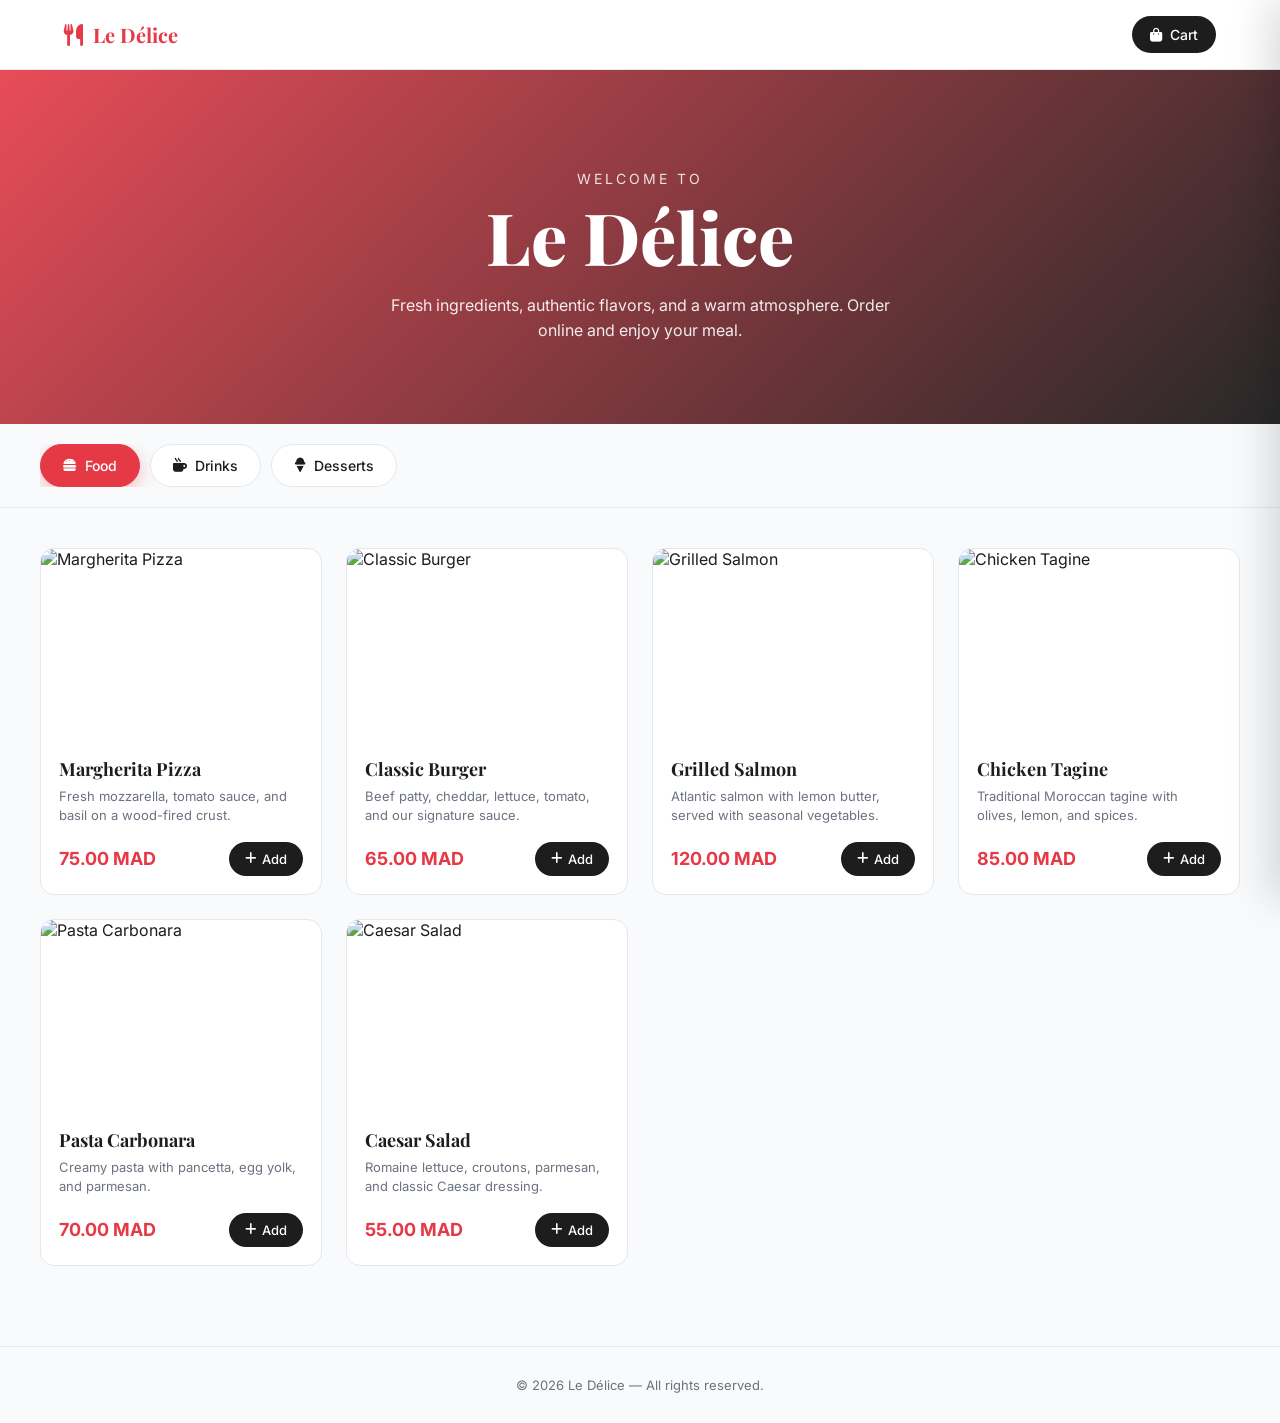
==== examples_projects/restaurant/index.html @ f1f8bd25 "Add files via upload" ====
<!DOCTYPE html>
<html lang="en">
<head>
    <meta charset="UTF-8">
    <meta name="viewport" content="width=device-width, initial-scale=1.0">
    <title>Le Délice — Restaurant</title>

    <!-- Font Awesome -->
    <link rel="stylesheet"
          href="https://cdnjs.cloudflare.com/ajax/libs/font-awesome/6.5.2/css/all.min.css">

    <!-- Google Fonts -->
    <link rel="preconnect" href="https://fonts.googleapis.com">
    <link rel="preconnect" href="https://fonts.gstatic.com" crossorigin>
    <link href="https://fonts.googleapis.com/css2?family=Playfair+Display:wght@600;700;800&family=Inter:wght@400;500;600;700&display=swap" rel="stylesheet">

    <link rel="stylesheet" href="style.css">
</head>
<body>

    <!-- ===== HEADER ===== -->
    <header class="header">
        <div class="header-inner">
            <div class="logo">
                <i class="fa-solid fa-utensils"></i>
                <span>Le Délice</span>
            </div>

            <button class="cart-btn" id="cartBtn">
                <i class="fa-solid fa-bag-shopping"></i>
                <span>Cart</span>
                <span class="cart-count" id="cartCount">0</span>
            </button>
        </div>
    </header>


    <!-- ===== HERO ===== -->
    <section class="hero">
        <div class="hero-content">
            <p class="hero-sub">Welcome to</p>
            <h1 class="hero-title">Le Délice</h1>
            <p class="hero-text">
                Fresh ingredients, authentic flavors, and a warm atmosphere.
                Order online and enjoy your meal.
            </p>
        </div>
    </section>


    <!-- ===== CATEGORIES ===== -->
    <section class="categories">
        <div class="categories-inner">
            <button class="cat-btn active" data-category="food">
                <i class="fa-solid fa-burger"></i> Food
            </button>
            <button class="cat-btn" data-category="drinks">
                <i class="fa-solid fa-mug-hot"></i> Drinks
            </button>
            <button class="cat-btn" data-category="desserts">
                <i class="fa-solid fa-ice-cream"></i> Desserts
            </button>
        </div>
    </section>


    <!-- ===== MENU ===== -->
    <section class="menu">
        <div class="menu-grid" id="menuGrid">
            <!-- Items injected by JS -->
        </div>
    </section>


    <!-- ===== FOOTER ===== -->
    <footer class="footer">
        <p>© 2026 Le Délice — All rights reserved.</p>
    </footer>


    <!-- ===== CART DRAWER ===== -->
    <aside class="cart-drawer" id="cartDrawer">
        <div class="cart-header">
            <h2>Your Order</h2>
            <button class="cart-close" id="cartClose">
                <i class="fa-solid fa-xmark"></i>
            </button>
        </div>

        <div class="cart-body" id="cartBody">
            <!-- Items injected by JS -->
        </div>

        <div class="cart-footer">
            <div class="cart-total">
                <span>Total</span>
                <strong id="cartTotal">0.00 MAD</strong>
            </div>
            <button class="checkout-btn" id="checkoutBtn">
                Checkout <i class="fa-solid fa-arrow-right"></i>
            </button>
        </div>
    </aside>

    <div class="cart-overlay" id="cartOverlay"></div>


    <!-- ===== TOAST ===== -->
    <div class="toast" id="toast"></div>


    <script src="script.js"></script>
</body>
</html>
---- examples_projects/restaurant/style.css ----
/* ========================================
   RESET
======================================== */
* {
    margin: 0;
    padding: 0;
    box-sizing: border-box;
}

html {
    scroll-behavior: smooth;
}

:root {
    --primary: #e63946;
    --primary-dark: #c1121f;
    --dark: #1d1d1d;
    --gray: #6b7280;
    --light: #f9fafb;
    --border: #e5e7eb;
    --success: #10b981;
    --radius: 14px;
}

body {
    font-family: "Inter", sans-serif;
    background: var(--light);
    color: var(--dark);
    min-height: 100vh;
    overflow-x: hidden;
}

h1, h2, h3 {
    font-family: "Playfair Display", serif;
}


/* ========================================
   HEADER
======================================== */
.header {
    position: sticky;
    top: 0;
    z-index: 100;
    background: rgba(255, 255, 255, 0.92);
    backdrop-filter: blur(12px);
    border-bottom: 1px solid var(--border);
}

.header-inner {
    max-width: 1200px;
    margin: 0 auto;
    padding: 16px 24px;
    display: flex;
    align-items: center;
    justify-content: space-between;
}

.logo {
    display: flex;
    align-items: center;
    gap: 10px;
    font-size: 20px;
    font-weight: 700;
    color: var(--primary);
    font-family: "Playfair Display", serif;
}

.logo i {
    font-size: 22px;
}

.cart-btn {
    position: relative;
    display: flex;
    align-items: center;
    gap: 8px;
    padding: 10px 18px;
    background: var(--dark);
    color: #fff;
    border: none;
    border-radius: 50px;
    font-size: 14px;
    font-weight: 500;
    cursor: pointer;
    transition: transform 0.2s ease, background 0.2s ease;
    font-family: inherit;
}

.cart-btn:hover {
    background: var(--primary);
    transform: translateY(-2px);
}

.cart-count {
    display: inline-flex;
    align-items: center;
    justify-content: center;
    min-width: 22px;
    height: 22px;
    padding: 0 6px;
    background: var(--primary);
    color: #fff;
    border-radius: 50px;
    font-size: 11px;
    font-weight: 700;
}


/* ========================================
   HERO
======================================== */
.hero {
    position: relative;
    padding: 100px 24px 80px;
    background:
        linear-gradient(135deg, rgba(230, 57, 70, 0.9), rgba(29, 29, 29, 0.95)),
        url('https://images.unsplash.com/photo-1517248135467-4c7edcad34c4?w=1600') center/cover;
    color: #fff;
    text-align: center;
}

.hero-content {
    max-width: 700px;
    margin: 0 auto;
}

.hero-sub {
    font-size: 14px;
    letter-spacing: 3px;
    text-transform: uppercase;
    opacity: 0.85;
    margin-bottom: 12px;
}

.hero-title {
    font-size: clamp(42px, 8vw, 72px);
    font-weight: 800;
    margin-bottom: 18px;
    line-height: 1.05;
}

.hero-text {
    font-size: 16px;
    line-height: 1.6;
    opacity: 0.9;
    max-width: 500px;
    margin: 0 auto;
}


/* ========================================
   CATEGORIES
======================================== */
.categories {
    position: sticky;
    top: 73px;
    z-index: 90;
    background: var(--light);
    padding: 20px 24px;
    border-bottom: 1px solid var(--border);
}

.categories-inner {
    max-width: 1200px;
    margin: 0 auto;
    display: flex;
    gap: 10px;
    overflow-x: auto;
    scrollbar-width: none;
}

.categories-inner::-webkit-scrollbar {
    display: none;
}

.cat-btn {
    display: inline-flex;
    align-items: center;
    gap: 8px;
    padding: 12px 22px;
    background: #fff;
    border: 1px solid var(--border);
    border-radius: 50px;
    font-size: 14px;
    font-weight: 500;
    color: var(--dark);
    cursor: pointer;
    white-space: nowrap;
    transition: all 0.25s ease;
    font-family: inherit;
}

.cat-btn:hover {
    border-color: var(--primary);
    color: var(--primary);
}

.cat-btn.active {
    background: var(--primary);
    border-color: var(--primary);
    color: #fff;
    box-shadow: 0 6px 18px rgba(230, 57, 70, 0.3);
}


/* ========================================
   MENU
======================================== */
.menu {
    padding: 40px 24px 80px;
}

.menu-grid {
    max-width: 1200px;
    margin: 0 auto;
    display: grid;
    grid-template-columns: repeat(auto-fill, minmax(260px, 1fr));
    gap: 24px;
}

.menu-card {
    background: #fff;
    border-radius: var(--radius);
    overflow: hidden;
    border: 1px solid var(--border);
    transition: transform 0.3s ease, box-shadow 0.3s ease;
    display: flex;
    flex-direction: column;
    animation: fadeInUp 0.5s ease;
}

.menu-card:hover {
    transform: translateY(-6px);
    box-shadow: 0 20px 40px rgba(0, 0, 0, 0.08);
}

@keyframes fadeInUp {
    from {
        opacity: 0;
        transform: translateY(20px);
    }
    to {
        opacity: 1;
        transform: translateY(0);
    }
}

.menu-image {
    width: 100%;
    height: 190px;
    object-fit: cover;
    display: block;
}

.menu-info {
    padding: 18px;
    display: flex;
    flex-direction: column;
    flex: 1;
}

.menu-name {
    font-size: 18px;
    font-weight: 700;
    margin-bottom: 6px;
    color: var(--dark);
}

.menu-desc {
    font-size: 13px;
    color: var(--gray);
    line-height: 1.5;
    margin-bottom: 16px;
    flex: 1;
}

.menu-footer {
    display: flex;
    align-items: center;
    justify-content: space-between;
    gap: 10px;
}

.menu-price {
    font-size: 18px;
    font-weight: 700;
    color: var(--primary);
}

.add-btn {
    display: inline-flex;
    align-items: center;
    gap: 6px;
    padding: 9px 16px;
    background: var(--dark);
    color: #fff;
    border: none;
    border-radius: 50px;
    font-size: 13px;
    font-weight: 500;
    cursor: pointer;
    transition: all 0.2s ease;
    font-family: inherit;
}

.add-btn:hover {
    background: var(--primary);
    transform: scale(1.05);
}

.add-btn:active {
    transform: scale(0.95);
}


/* ========================================
   FOOTER
======================================== */
.footer {
    padding: 30px 24px;
    text-align: center;
    color: var(--gray);
    font-size: 13px;
    border-top: 1px solid var(--border);
}


/* ========================================
   CART DRAWER
======================================== */
.cart-overlay {
    position: fixed;
    inset: 0;
    background: rgba(0, 0, 0, 0.5);
    backdrop-filter: blur(4px);
    z-index: 200;
    opacity: 0;
    visibility: hidden;
    transition: opacity 0.3s ease, visibility 0.3s ease;
}

.cart-overlay.active {
    opacity: 1;
    visibility: visible;
}

.cart-drawer {
    position: fixed;
    top: 0;
    right: 0;
    width: 100%;
    max-width: 420px;
    height: 100vh;
    background: #fff;
    z-index: 300;
    display: flex;
    flex-direction: column;
    transform: translateX(100%);
    transition: transform 0.35s cubic-bezier(0.4, 0, 0.2, 1);
    box-shadow: -10px 0 40px rgba(0, 0, 0, 0.15);
}

.cart-drawer.active {
    transform: translateX(0);
}

.cart-header {
    display: flex;
    align-items: center;
    justify-content: space-between;
    padding: 20px 22px;
    border-bottom: 1px solid var(--border);
}

.cart-header h2 {
    font-size: 20px;
    font-weight: 700;
}

.cart-close {
    width: 36px;
    height: 36px;
    display: flex;
    align-items: center;
    justify-content: center;
    background: var(--light);
    border: none;
    border-radius: 10px;
    cursor: pointer;
    font-size: 16px;
    transition: background 0.2s ease;
}

.cart-close:hover {
    background: #fee2e2;
    color: var(--primary);
}

.cart-body {
    flex: 1;
    overflow-y: auto;
    padding: 18px 22px;
    display: flex;
    flex-direction: column;
    gap: 14px;
}

.cart-empty {
    text-align: center;
    color: var(--gray);
    padding: 60px 20px;
    font-size: 14px;
}

.cart-empty i {
    font-size: 40px;
    margin-bottom: 14px;
    opacity: 0.4;
    display: block;
}

.cart-item {
    display: flex;
    gap: 12px;
    align-items: center;
    padding: 10px;
    background: var(--light);
    border-radius: 12px;
}

.cart-item-img {
    width: 56px;
    height: 56px;
    object-fit: cover;
    border-radius: 10px;
    flex-shrink: 0;
}

.cart-item-info {
    flex: 1;
    min-width: 0;
}

.cart-item-name {
    font-size: 14px;
    font-weight: 600;
    margin-bottom: 3px;
    overflow: hidden;
    text-overflow: ellipsis;
    white-space: nowrap;
}

.cart-item-price {
    font-size: 13px;
    color: var(--primary);
    font-weight: 600;
}

.cart-qty {
    display: flex;
    align-items: center;
    gap: 6px;
    background: #fff;
    border-radius: 50px;
    padding: 4px;
    border: 1px solid var(--border);
}

.qty-btn {
    width: 26px;
    height: 26px;
    display: flex;
    align-items: center;
    justify-content: center;
    background: transparent;
    border: none;
    border-radius: 50%;
    cursor: pointer;
    font-size: 12px;
    color: var(--dark);
    transition: background 0.2s ease;
}

.qty-btn:hover {
    background: var(--primary);
    color: #fff;
}

.qty-value {
    min-width: 20px;
    text-align: center;
    font-size: 13px;
    font-weight: 600;
}

.cart-footer {
    padding: 20px 22px;
    border-top: 1px solid var(--border);
    background: #fff;
}

.cart-total {
    display: flex;
    align-items: center;
    justify-content: space-between;
    margin-bottom: 14px;
    font-size: 15px;
    color: var(--gray);
}

.cart-total strong {
    font-size: 22px;
    color: var(--dark);
    font-family: "Playfair Display", serif;
}

.checkout-btn {
    width: 100%;
    padding: 14px;
    background: var(--primary);
    color: #fff;
    border: none;
    border-radius: 12px;
    font-size: 15px;
    font-weight: 600;
    cursor: pointer;
    display: flex;
    align-items: center;
    justify-content: center;
    gap: 8px;
    transition: background 0.2s ease, transform 0.2s ease;
    font-family: inherit;
}

.checkout-btn:hover {
    background: var(--primary-dark);
    transform: translateY(-2px);
}

.checkout-btn:disabled {
    background: var(--gray);
    cursor: not-allowed;
    transform: none;
}


/* ========================================
   TOAST
======================================== */
.toast {
    position: fixed;
    bottom: 30px;
    left: 50%;
    transform: translateX(-50%) translateY(100px);
    padding: 12px 22px;
    background: var(--dark);
    color: #fff;
    border-radius: 50px;
    font-size: 14px;
    font-weight: 500;
    z-index: 500;
    opacity: 0;
    transition: all 0.35s ease;
    pointer-events: none;
    box-shadow: 0 10px 30px rgba(0, 0, 0, 0.25);
}

.toast.show {
    opacity: 1;
    transform: translateX(-50%) translateY(0);
}

.toast.success {
    background: var(--success);
}


/* ========================================
   RESPONSIVE
======================================== */
@media (max-width: 600px) {
    .hero {
        padding: 70px 20px 60px;
    }

    .categories {
        top: 65px;
        padding: 14px 20px;
    }

    .cat-btn {
        padding: 10px 16px;
        font-size: 13px;
    }

    .menu {
        padding: 30px 16px 60px;
    }

    .menu-grid {
        grid-template-columns: 1fr;
        gap: 18px;
    }

    .cart-drawer {
        max-width: 100%;
    }

    .header-inner {
        padding: 14px 18px;
    }

    .logo {
        font-size: 18px;
    }

    .cart-btn span:not(.cart-count) {
        display: none;
    }
}
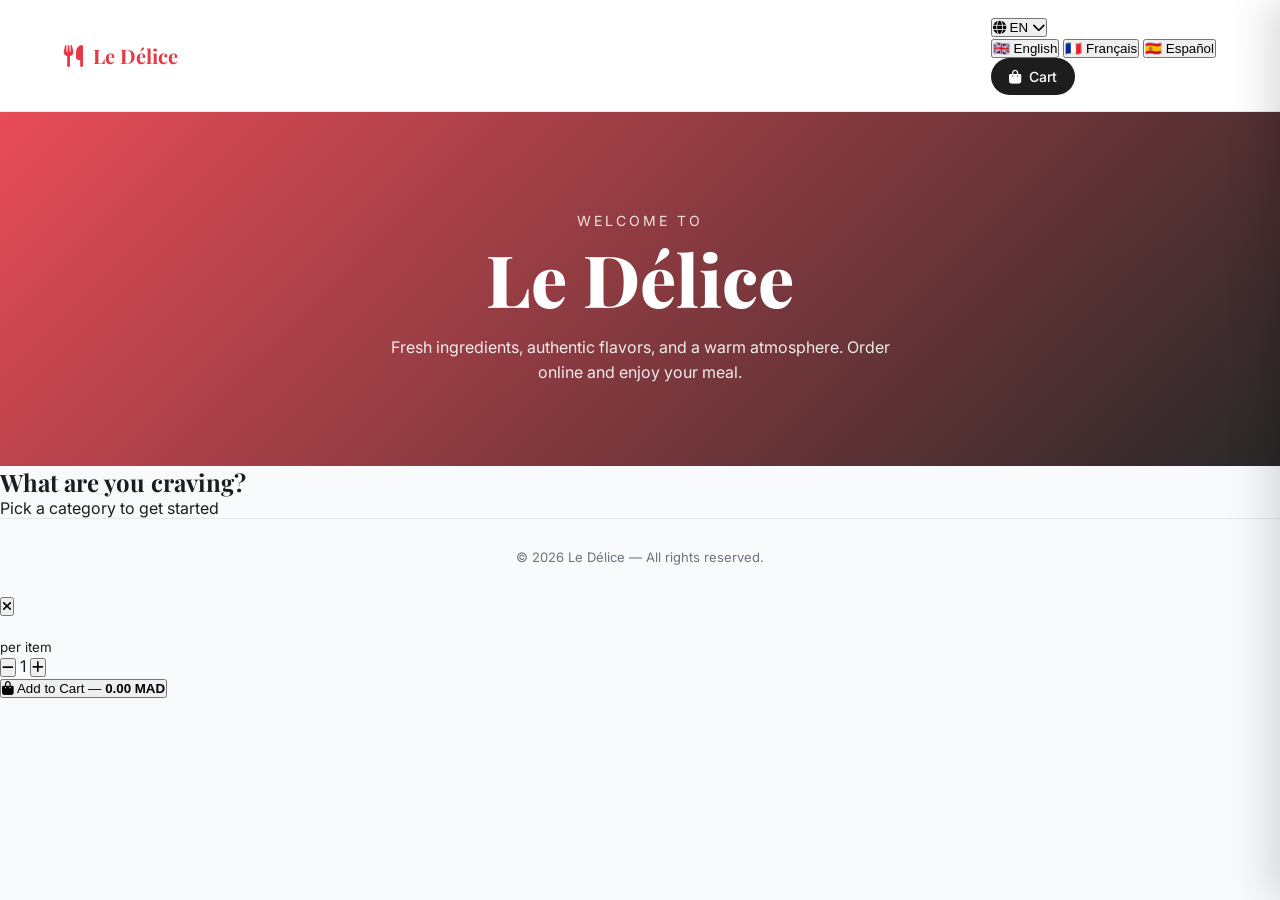
==== commit f8a3fb2a: "Update index.html" ====
--- a/examples_projects/restaurant/index.html
+++ b/examples_projects/restaurant/index.html
@@ -23,14 +23,40 @@
         <div class="header-inner">
             <div class="logo">
                 <i class="fa-solid fa-utensils"></i>
-                <span>Le Délice</span>
-            </div>
-
-            <button class="cart-btn" id="cartBtn">
-                <i class="fa-solid fa-bag-shopping"></i>
-                <span>Cart</span>
-                <span class="cart-count" id="cartCount">0</span>
-            </button>
+                <span data-i18n="brand">Le Délice</span>
+            </div>
+
+            <div class="header-actions">
+                <!-- Language Switcher -->
+                <div class="lang-switcher" id="langSwitcher">
+                    <button class="lang-btn" id="langBtn" aria-label="Change language">
+                        <i class="fa-solid fa-globe"></i>
+                        <span id="currentLangLabel">EN</span>
+                        <i class="fa-solid fa-chevron-down lang-arrow"></i>
+                    </button>
+
+                    <div class="lang-menu" id="langMenu">
+                        <button class="lang-option" data-lang="en">
+                            <span class="lang-flag">🇬🇧</span>
+                            <span>English</span>
+                        </button>
+                        <button class="lang-option" data-lang="fr">
+                            <span class="lang-flag">🇫🇷</span>
+                            <span>Français</span>
+                        </button>
+                        <button class="lang-option" data-lang="es">
+                            <span class="lang-flag">🇪🇸</span>
+                            <span>Español</span>
+                        </button>
+                    </div>
+                </div>
+
+                <button class="cart-btn" id="cartBtn">
+                    <i class="fa-solid fa-bag-shopping"></i>
+                    <span data-i18n="cart">Cart</span>
+                    <span class="cart-count" id="cartCount">0</span>
+                </button>
+            </div>
         </div>
     </header>
 
@@ -38,9 +64,9 @@
     <!-- ===== HERO ===== -->
     <section class="hero">
         <div class="hero-content">
-            <p class="hero-sub">Welcome to</p>
-            <h1 class="hero-title">Le Délice</h1>
-            <p class="hero-text">
+            <p class="hero-sub" data-i18n="heroSub">Welcome to</p>
+            <h1 class="hero-title" data-i18n="brand">Le Délice</h1>
+            <p class="hero-text" data-i18n="heroText">
                 Fresh ingredients, authentic flavors, and a warm atmosphere.
                 Order online and enjoy your meal.
             </p>
@@ -48,40 +74,60 @@
     </section>
 
 
-    <!-- ===== CATEGORIES ===== -->
-    <section class="categories">
-        <div class="categories-inner">
-            <button class="cat-btn active" data-category="food">
-                <i class="fa-solid fa-burger"></i> Food
-            </button>
-            <button class="cat-btn" data-category="drinks">
-                <i class="fa-solid fa-mug-hot"></i> Drinks
-            </button>
-            <button class="cat-btn" data-category="desserts">
-                <i class="fa-solid fa-ice-cream"></i> Desserts
-            </button>
-        </div>
-    </section>
-
-
-    <!-- ===== MENU ===== -->
-    <section class="menu">
-        <div class="menu-grid" id="menuGrid">
-            <!-- Items injected by JS -->
-        </div>
+    <!-- ===== STEPS SECTION ===== -->
+    <section class="steps-section">
+
+        <!-- STEP 1 — CATEGORIES -->
+        <div class="step" id="stepCategories">
+            <h2 class="step-title" data-i18n="step1Title">What are you craving?</h2>
+            <p class="step-sub" data-i18n="step1Sub">Pick a category to get started</p>
+
+            <div class="step-options" id="categoryOptions">
+                <!-- Injected by JS -->
+            </div>
+        </div>
+
+        <!-- STEP 2 — SUBCATEGORIES -->
+        <div class="step" id="stepSubcategories" style="display:none;">
+            <button class="step-back" id="backToCategories">
+                <i class="fa-solid fa-arrow-left"></i> <span data-i18n="back">Back</span>
+            </button>
+
+            <h2 class="step-title" id="subcategoryTitle">Food</h2>
+            <p class="step-sub" data-i18n="step2Sub">Choose a type</p>
+
+            <div class="step-options" id="subcategoryOptions">
+                <!-- Injected by JS -->
+            </div>
+        </div>
+
+        <!-- STEP 3 — MENU -->
+        <div class="step" id="stepMenu" style="display:none;">
+            <button class="step-back" id="backToSubcategories">
+                <i class="fa-solid fa-arrow-left"></i> <span data-i18n="back">Back</span>
+            </button>
+
+            <h2 class="step-title" id="menuTitle">Pizza</h2>
+            <p class="step-sub" id="menuSubtitle">2 items</p>
+
+            <div class="menu-grid" id="menuGrid">
+                <!-- Items injected by JS -->
+            </div>
+        </div>
+
     </section>
 
 
     <!-- ===== FOOTER ===== -->
     <footer class="footer">
-        <p>© 2026 Le Délice — All rights reserved.</p>
+        <p data-i18n="footer">© 2026 Le Délice — All rights reserved.</p>
     </footer>
 
 
     <!-- ===== CART DRAWER ===== -->
     <aside class="cart-drawer" id="cartDrawer">
         <div class="cart-header">
-            <h2>Your Order</h2>
+            <h2 data-i18n="yourOrder">Your Order</h2>
             <button class="cart-close" id="cartClose">
                 <i class="fa-solid fa-xmark"></i>
             </button>
@@ -93,22 +139,71 @@
 
         <div class="cart-footer">
             <div class="cart-total">
-                <span>Total</span>
+                <span data-i18n="total">Total</span>
                 <strong id="cartTotal">0.00 MAD</strong>
             </div>
             <button class="checkout-btn" id="checkoutBtn">
-                Checkout <i class="fa-solid fa-arrow-right"></i>
+                <span data-i18n="checkout">Checkout</span>
+                <i class="fa-solid fa-arrow-right"></i>
             </button>
         </div>
     </aside>
 
     <div class="cart-overlay" id="cartOverlay"></div>
+
+
+    <!-- ===== PRODUCT MODAL ===== -->
+    <div class="product-modal" id="productModal">
+        <div class="product-modal-overlay" id="productModalOverlay"></div>
+
+        <div class="product-modal-content">
+            <button class="product-modal-close" id="productModalClose">
+                <i class="fa-solid fa-xmark"></i>
+            </button>
+
+            <div class="product-modal-image-wrapper">
+                <img class="product-modal-image" id="productModalImage" src="" alt="">
+            </div>
+
+            <div class="product-modal-body">
+                <h2 class="product-modal-name" id="productModalName"></h2>
+                <p class="product-modal-desc" id="productModalDesc"></p>
+
+                <div class="product-modal-price">
+                    <span id="productModalPrice"></span>
+                    <small data-i18n="perItem">per item</small>
+                </div>
+
+                <div class="product-modal-actions">
+                    <div class="qty-selector">
+                        <button class="qty-selector-btn" data-action="dec">
+                            <i class="fa-solid fa-minus"></i>
+                        </button>
+                        <span class="qty-selector-value" id="productModalQty">1</span>
+                        <button class="qty-selector-btn" data-action="inc">
+                            <i class="fa-solid fa-plus"></i>
+                        </button>
+                    </div>
+
+                    <button class="product-modal-add-btn" id="productModalAdd">
+                        <i class="fa-solid fa-bag-shopping"></i>
+                        <span>
+                            <span data-i18n="addToCart">Add to Cart</span> —
+                            <strong id="productModalTotal">0.00 MAD</strong>
+                        </span>
+                    </button>
+                </div>
+            </div>
+        </div>
+    </div>
 
 
     <!-- ===== TOAST ===== -->
     <div class="toast" id="toast"></div>
 
 
+    <!-- ===== SCRIPTS ===== -->
+    <script src="translations.js"></script>
     <script src="script.js"></script>
 </body>
-</html>+</html>
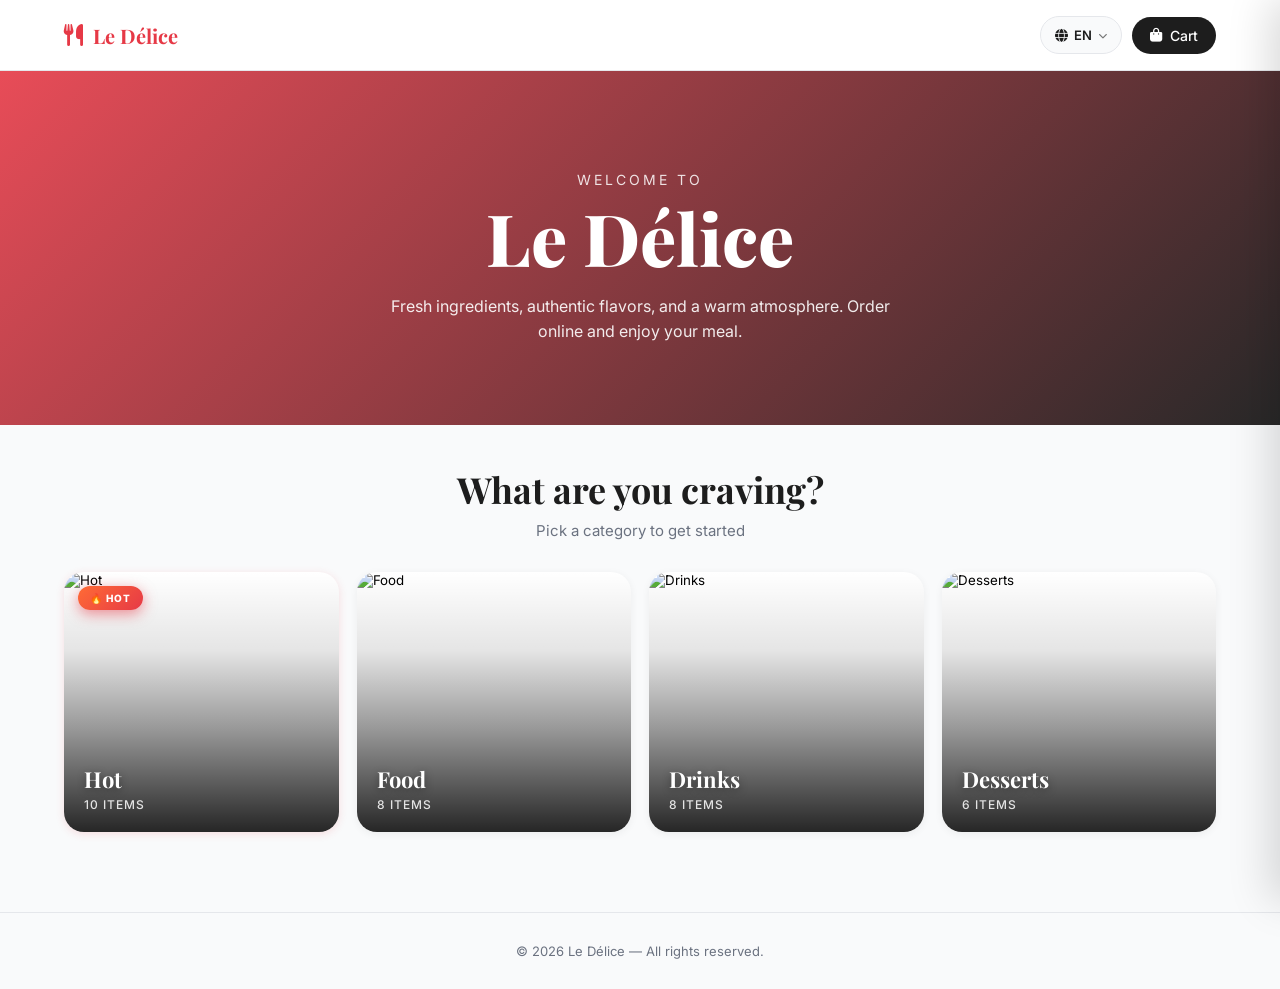
==== commit ac26afd3: "Update index.html" ====
--- a/examples_projects/restaurant/index.html
+++ b/examples_projects/restaurant/index.html
@@ -37,15 +37,21 @@
 
                     <div class="lang-menu" id="langMenu">
                         <button class="lang-option" data-lang="en">
-                            <span class="lang-flag">🇬🇧</span>
+                            <span class="lang-flag">
+    <img src="https://flagcdn.com/w40/gb.png" alt="English" loading="lazy">
+</span>
                             <span>English</span>
                         </button>
                         <button class="lang-option" data-lang="fr">
-                            <span class="lang-flag">🇫🇷</span>
+                            <span class="lang-flag">
+    <img src="https://flagcdn.com/w40/fr.png" alt="Français" loading="lazy">
+</span>
                             <span>Français</span>
                         </button>
                         <button class="lang-option" data-lang="es">
-                            <span class="lang-flag">🇪🇸</span>
+                            <span class="lang-flag">
+    <img src="https://flagcdn.com/w40/es.png" alt="Español" loading="lazy">
+</span>
                             <span>Español</span>
                         </button>
                     </div>
--- a/examples_projects/restaurant/style.css
+++ b/examples_projects/restaurant/style.css
@@ -70,6 +70,12 @@
     font-size: 22px;
 }
 
+.header-actions {
+    display: flex;
+    align-items: center;
+    gap: 10px;
+}
+
 .cart-btn {
     position: relative;
     display: flex;
@@ -104,6 +110,104 @@
     border-radius: 50px;
     font-size: 11px;
     font-weight: 700;
+}
+
+
+/* ========================================
+   LANGUAGE SWITCHER
+======================================== */
+.lang-switcher {
+    position: relative;
+}
+
+.lang-btn {
+    display: inline-flex;
+    align-items: center;
+    gap: 6px;
+    padding: 10px 14px;
+    background: var(--light);
+    border: 1px solid var(--border);
+    border-radius: 50px;
+    font-size: 13px;
+    font-weight: 600;
+    color: var(--dark);
+    cursor: pointer;
+    transition: all 0.2s ease;
+    font-family: inherit;
+}
+
+.lang-btn:hover {
+    border-color: var(--primary);
+    color: var(--primary);
+}
+
+.lang-btn i.fa-globe {
+    font-size: 13px;
+}
+
+.lang-arrow {
+    font-size: 9px;
+    opacity: 0.6;
+    transition: transform 0.2s ease;
+}
+
+.lang-switcher.open .lang-arrow {
+    transform: rotate(180deg);
+}
+
+.lang-menu {
+    position: absolute;
+    top: calc(100% + 8px);
+    right: 0;
+    min-width: 160px;
+    background: #fff;
+    border: 1px solid var(--border);
+    border-radius: 14px;
+    padding: 6px;
+    box-shadow: 0 12px 32px rgba(0, 0, 0, 0.12);
+    opacity: 0;
+    visibility: hidden;
+    transform: translateY(-6px);
+    transition: all 0.2s ease;
+    z-index: 110;
+}
+
+.lang-switcher.open .lang-menu {
+    opacity: 1;
+    visibility: visible;
+    transform: translateY(0);
+}
+
+.lang-option {
+    display: flex;
+    align-items: center;
+    gap: 10px;
+    width: 100%;
+    padding: 10px 12px;
+    background: transparent;
+    border: none;
+    border-radius: 9px;
+    font-size: 13px;
+    font-weight: 500;
+    color: var(--dark);
+    cursor: pointer;
+    transition: background 0.15s ease;
+    font-family: inherit;
+    text-align: left;
+}
+
+.lang-option:hover {
+    background: var(--light);
+}
+
+.lang-option.active {
+    background: rgba(230, 57, 70, 0.08);
+    color: var(--primary);
+    font-weight: 600;
+}
+
+.lang-flag {
+    font-size: 16px;
 }
 
 
@@ -150,76 +254,220 @@
 
 
 /* ========================================
-   CATEGORIES
-======================================== */
-.categories {
-    position: sticky;
-    top: 73px;
-    z-index: 90;
-    background: var(--light);
-    padding: 20px 24px;
-    border-bottom: 1px solid var(--border);
-}
-
-.categories-inner {
+   STEPS SECTION
+======================================== */
+.steps-section {
     max-width: 1200px;
     margin: 0 auto;
-    display: flex;
-    gap: 10px;
-    overflow-x: auto;
-    scrollbar-width: none;
-}
-
-.categories-inner::-webkit-scrollbar {
-    display: none;
-}
-
-.cat-btn {
+    padding: 40px 24px 80px;
+}
+
+.step {
+    animation: stepIn 0.4s ease;
+}
+
+@keyframes stepIn {
+    from {
+        opacity: 0;
+        transform: translateY(15px);
+    }
+    to {
+        opacity: 1;
+        transform: translateY(0);
+    }
+}
+
+.step-title {
+    font-size: clamp(26px, 4vw, 36px);
+    font-weight: 700;
+    color: var(--dark);
+    margin-bottom: 8px;
+    text-align: center;
+    font-family: "Playfair Display", serif;
+}
+
+.step-sub {
+    font-size: 15px;
+    color: var(--gray);
+    text-align: center;
+    margin-bottom: 32px;
+}
+
+.step-back {
     display: inline-flex;
     align-items: center;
     gap: 8px;
-    padding: 12px 22px;
-    background: #fff;
+    padding: 10px 18px;
+    background: var(--light);
     border: 1px solid var(--border);
     border-radius: 50px;
-    font-size: 14px;
+    font-size: 13px;
     font-weight: 500;
     color: var(--dark);
     cursor: pointer;
-    white-space: nowrap;
-    transition: all 0.25s ease;
+    transition: all 0.2s ease;
     font-family: inherit;
-}
-
-.cat-btn:hover {
-    border-color: var(--primary);
-    color: var(--primary);
-}
-
-.cat-btn.active {
-    background: var(--primary);
-    border-color: var(--primary);
-    color: #fff;
-    box-shadow: 0 6px 18px rgba(230, 57, 70, 0.3);
-}
-
-
-/* ========================================
-   MENU
-======================================== */
-.menu {
-    padding: 40px 24px 80px;
-}
-
+    margin-bottom: 24px;
+}
+
+.step-back:hover {
+    background: var(--dark);
+    color: #fff;
+    border-color: var(--dark);
+    transform: translateX(-3px);
+}
+
+.step-back i {
+    font-size: 12px;
+}
+
+
+/* ========================================
+   STEP OPTIONS — WITH IMAGES
+======================================== */
+.step-options {
+    display: grid;
+    grid-template-columns: repeat(auto-fill, minmax(240px, 1fr));
+    gap: 18px;
+    margin-top: 8px;
+}
+
+.step-option {
+    position: relative;
+    display: flex;
+    flex-direction: column;
+    height: 260px;
+    background: #fff;
+    border: none;
+    border-radius: 20px;
+    overflow: hidden;
+    cursor: pointer;
+    transition: transform 0.3s ease, box-shadow 0.3s ease;
+    font-family: inherit;
+    text-align: left;
+    padding: 0;
+    box-shadow: 0 2px 8px rgba(0, 0, 0, 0.06);
+}
+
+.step-option:hover {
+    transform: translateY(-6px);
+    box-shadow: 0 20px 45px rgba(230, 57, 70, 0.2);
+}
+
+.step-option:active {
+    transform: translateY(-3px) scale(0.99);
+}
+
+.step-option-image {
+    position: relative;
+    width: 100%;
+    height: 100%;
+    overflow: hidden;
+}
+
+.step-option-image img {
+    width: 100%;
+    height: 100%;
+    object-fit: cover;
+    display: block;
+    transition: transform 0.5s ease;
+}
+
+.step-option:hover .step-option-image img {
+    transform: scale(1.1);
+}
+
+.step-option-overlay {
+    position: absolute;
+    inset: 0;
+    background: linear-gradient(
+        to top,
+        rgba(0, 0, 0, 0.85) 0%,
+        rgba(0, 0, 0, 0.4) 40%,
+        rgba(0, 0, 0, 0.1) 70%,
+        transparent 100%
+    );
+    pointer-events: none;
+}
+
+.step-option-content {
+    position: absolute;
+    bottom: 0;
+    left: 0;
+    right: 0;
+    padding: 20px;
+    color: #fff;
+    z-index: 2;
+    display: flex;
+    flex-direction: column;
+    gap: 4px;
+}
+
+.step-option-name {
+    font-size: 22px;
+    font-weight: 700;
+    color: #fff;
+    font-family: "Playfair Display", serif;
+    text-shadow: 0 2px 8px rgba(0, 0, 0, 0.4);
+    line-height: 1.15;
+}
+
+.step-option-count {
+    font-size: 12px;
+    font-weight: 500;
+    color: rgba(255, 255, 255, 0.85);
+    text-transform: uppercase;
+    letter-spacing: 1px;
+}
+
+.step-option.trending {
+    box-shadow: 0 2px 8px rgba(230, 57, 70, 0.15);
+}
+
+.step-option.trending::before {
+    content: "🔥 HOT";
+    position: absolute;
+    top: 14px;
+    left: 14px;
+    z-index: 3;
+    padding: 6px 12px;
+    background: linear-gradient(135deg, #ff6b35, #e63946);
+    color: #fff;
+    border-radius: 50px;
+    font-size: 10px;
+    font-weight: 800;
+    letter-spacing: 1px;
+    box-shadow: 0 4px 14px rgba(230, 57, 70, 0.55);
+    animation: firePulse 1.8s ease-in-out infinite;
+}
+
+.step-option.trending:hover {
+    box-shadow: 0 20px 45px rgba(230, 57, 70, 0.35);
+}
+
+@keyframes firePulse {
+    0%, 100% {
+        transform: scale(1);
+        box-shadow: 0 4px 14px rgba(230, 57, 70, 0.55);
+    }
+    50% {
+        transform: scale(1.08);
+        box-shadow: 0 6px 20px rgba(230, 57, 70, 0.75);
+    }
+}
+
+
+/* ========================================
+   MENU GRID
+======================================== */
 .menu-grid {
-    max-width: 1200px;
-    margin: 0 auto;
     display: grid;
     grid-template-columns: repeat(auto-fill, minmax(260px, 1fr));
     gap: 24px;
 }
 
 .menu-card {
+    position: relative;
     background: #fff;
     border-radius: var(--radius);
     overflow: hidden;
@@ -228,6 +476,7 @@
     display: flex;
     flex-direction: column;
     animation: fadeInUp 0.5s ease;
+    cursor: pointer;
 }
 
 .menu-card:hover {
@@ -251,6 +500,11 @@
     height: 190px;
     object-fit: cover;
     display: block;
+    transition: transform 0.4s ease;
+}
+
+.menu-card:hover .menu-image {
+    transform: scale(1.05);
 }
 
 .menu-info {
@@ -311,6 +565,56 @@
 
 .add-btn:active {
     transform: scale(0.95);
+}
+
+
+/* ========================================
+   TRENDING BADGE
+======================================== */
+.trending-badge {
+    position: absolute;
+    top: 12px;
+    left: 12px;
+    z-index: 5;
+    display: inline-flex;
+    align-items: center;
+    gap: 5px;
+    padding: 6px 12px;
+    background: linear-gradient(135deg, #ff6b35, #e63946);
+    color: #fff;
+    border-radius: 50px;
+    font-size: 11px;
+    font-weight: 700;
+    letter-spacing: 0.3px;
+    text-transform: uppercase;
+    box-shadow: 0 4px 14px rgba(230, 57, 70, 0.45);
+    animation: firePulse 1.8s ease-in-out infinite;
+}
+
+.trending-badge i {
+    font-size: 10px;
+}
+
+
+/* ========================================
+   EMPTY STATE
+======================================== */
+.menu-empty {
+    grid-column: 1 / -1;
+    text-align: center;
+    padding: 60px 20px;
+    color: var(--gray);
+}
+
+.menu-empty i {
+    font-size: 40px;
+    margin-bottom: 14px;
+    display: block;
+    opacity: 0.4;
+}
+
+.menu-empty p {
+    font-size: 15px;
 }
 
 
@@ -421,12 +725,14 @@
 }
 
 .cart-item {
-    display: flex;
-    gap: 12px;
+    position: relative;
+    display: flex;
+    gap: 10px;
     align-items: center;
     padding: 10px;
     background: var(--light);
     border-radius: 12px;
+    animation: fadeInUp 0.35s ease;
 }
 
 .cart-item-img {
@@ -465,6 +771,7 @@
     border-radius: 50px;
     padding: 4px;
     border: 1px solid var(--border);
+    flex-shrink: 0;
 }
 
 .qty-btn {
@@ -492,6 +799,33 @@
     text-align: center;
     font-size: 13px;
     font-weight: 600;
+}
+
+.cart-item-remove {
+    width: 32px;
+    height: 32px;
+    display: flex;
+    align-items: center;
+    justify-content: center;
+    background: transparent;
+    border: none;
+    border-radius: 8px;
+    cursor: pointer;
+    font-size: 13px;
+    color: #9ca3af;
+    transition: all 0.2s ease;
+    flex-shrink: 0;
+    margin-left: 2px;
+}
+
+.cart-item-remove:hover {
+    background: #fee2e2;
+    color: var(--primary);
+    transform: scale(1.1);
+}
+
+.cart-item-remove:active {
+    transform: scale(0.9);
 }
 
 .cart-footer {
@@ -575,6 +909,228 @@
     background: var(--success);
 }
 
+.toast.danger {
+    background: var(--primary);
+}
+
+
+/* ========================================
+   PRODUCT MODAL
+======================================== */
+.product-modal {
+    position: fixed;
+    inset: 0;
+    z-index: 400;
+    display: flex;
+    align-items: center;
+    justify-content: center;
+    padding: 20px;
+    opacity: 0;
+    visibility: hidden;
+    transition: opacity 0.3s ease, visibility 0.3s ease;
+}
+
+.product-modal.active {
+    opacity: 1;
+    visibility: visible;
+}
+
+.product-modal-overlay {
+    position: absolute;
+    inset: 0;
+    background: rgba(0, 0, 0, 0.6);
+    backdrop-filter: blur(6px);
+}
+
+.product-modal-content {
+    position: relative;
+    width: 100%;
+    max-width: 480px;
+    max-height: 92vh;
+    background: #fff;
+    border-radius: 22px;
+    overflow: hidden;
+    display: flex;
+    flex-direction: column;
+    transform: translateY(30px) scale(0.96);
+    transition: transform 0.35s cubic-bezier(0.4, 0, 0.2, 1);
+    box-shadow: 0 30px 80px rgba(0, 0, 0, 0.35);
+}
+
+.product-modal.active .product-modal-content {
+    transform: translateY(0) scale(1);
+}
+
+.product-modal-close {
+    position: absolute;
+    top: 16px;
+    right: 16px;
+    z-index: 10;
+    width: 40px;
+    height: 40px;
+    display: flex;
+    align-items: center;
+    justify-content: center;
+    background: rgba(255, 255, 255, 0.95);
+    border: none;
+    border-radius: 50%;
+    cursor: pointer;
+    font-size: 16px;
+    color: var(--dark);
+    transition: all 0.2s ease;
+    box-shadow: 0 4px 12px rgba(0, 0, 0, 0.1);
+}
+
+.product-modal-close:hover {
+    background: var(--primary);
+    color: #fff;
+    transform: rotate(90deg);
+}
+
+.product-modal-image-wrapper {
+    width: 100%;
+    height: 240px;
+    overflow: hidden;
+    background: var(--light);
+    flex-shrink: 0;
+}
+
+.product-modal-image {
+    width: 100%;
+    height: 100%;
+    object-fit: cover;
+    display: block;
+}
+
+.product-modal-body {
+    padding: 24px;
+    display: flex;
+    flex-direction: column;
+    gap: 14px;
+    overflow-y: auto;
+}
+
+.product-modal-name {
+    font-size: 24px;
+    font-weight: 700;
+    color: var(--dark);
+    font-family: "Playfair Display", serif;
+    line-height: 1.2;
+}
+
+.product-modal-desc {
+    font-size: 14px;
+    color: var(--gray);
+    line-height: 1.6;
+}
+
+.product-modal-price {
+    display: flex;
+    align-items: baseline;
+    gap: 8px;
+    padding: 12px 0;
+    border-top: 1px dashed var(--border);
+    border-bottom: 1px dashed var(--border);
+}
+
+.product-modal-price span {
+    font-size: 26px;
+    font-weight: 700;
+    color: var(--primary);
+    font-family: "Playfair Display", serif;
+}
+
+.product-modal-price small {
+    font-size: 12px;
+    color: var(--gray);
+    text-transform: uppercase;
+    letter-spacing: 1px;
+}
+
+.product-modal-actions {
+    display: flex;
+    align-items: center;
+    gap: 12px;
+    margin-top: 4px;
+}
+
+.qty-selector {
+    display: flex;
+    align-items: center;
+    gap: 4px;
+    background: var(--light);
+    border-radius: 50px;
+    padding: 4px;
+    border: 1px solid var(--border);
+    flex-shrink: 0;
+}
+
+.qty-selector-btn {
+    width: 36px;
+    height: 36px;
+    display: flex;
+    align-items: center;
+    justify-content: center;
+    background: #fff;
+    border: none;
+    border-radius: 50%;
+    cursor: pointer;
+    font-size: 13px;
+    color: var(--dark);
+    transition: all 0.2s ease;
+}
+
+.qty-selector-btn:hover:not(:disabled) {
+    background: var(--primary);
+    color: #fff;
+}
+
+.qty-selector-btn:disabled {
+    opacity: 0.3;
+    cursor: not-allowed;
+}
+
+.qty-selector-value {
+    min-width: 32px;
+    text-align: center;
+    font-size: 15px;
+    font-weight: 700;
+    color: var(--dark);
+}
+
+.product-modal-add-btn {
+    flex: 1;
+    display: flex;
+    align-items: center;
+    justify-content: center;
+    gap: 8px;
+    padding: 14px 18px;
+    background: var(--primary);
+    color: #fff;
+    border: none;
+    border-radius: 50px;
+    font-size: 14px;
+    font-weight: 600;
+    cursor: pointer;
+    transition: all 0.2s ease;
+    font-family: inherit;
+    white-space: nowrap;
+}
+
+.product-modal-add-btn:hover {
+    background: var(--primary-dark);
+    transform: translateY(-2px);
+    box-shadow: 0 8px 20px rgba(230, 57, 70, 0.35);
+}
+
+.product-modal-add-btn:active {
+    transform: translateY(0);
+}
+
+.product-modal-add-btn i {
+    font-size: 15px;
+}
+
 
 /* ========================================
    RESPONSIVE
@@ -584,18 +1140,38 @@
         padding: 70px 20px 60px;
     }
 
-    .categories {
-        top: 65px;
-        padding: 14px 20px;
-    }
-
-    .cat-btn {
-        padding: 10px 16px;
+    .steps-section {
+        padding: 30px 16px 60px;
+    }
+
+    .step-title {
+        font-size: 24px;
+    }
+
+    .step-sub {
         font-size: 13px;
-    }
-
-    .menu {
-        padding: 30px 16px 60px;
+        margin-bottom: 24px;
+    }
+
+    .step-options {
+        grid-template-columns: 1fr;
+        gap: 14px;
+    }
+
+    .step-option {
+        height: 200px;
+    }
+
+    .step-option-content {
+        padding: 16px;
+    }
+
+    .step-option-name {
+        font-size: 20px;
+    }
+
+    .step-option-count {
+        font-size: 11px;
     }
 
     .menu-grid {
@@ -615,7 +1191,85 @@
         font-size: 18px;
     }
 
+    .header-actions {
+        gap: 6px;
+    }
+
+    .lang-btn {
+        padding: 8px 10px;
+        font-size: 12px;
+    }
+
+    .lang-btn #currentLangLabel {
+        display: none;
+    }
+
+    .lang-arrow {
+        display: none;
+    }
+
     .cart-btn span:not(.cart-count) {
         display: none;
     }
-}+
+    .product-modal {
+        padding: 0;
+        align-items: flex-end;
+    }
+
+    .product-modal-content {
+        max-width: 100%;
+        max-height: 92vh;
+        border-radius: 22px 22px 0 0;
+        transform: translateY(100%);
+    }
+
+    .product-modal.active .product-modal-content {
+        transform: translateY(0);
+    }
+
+    .product-modal-image-wrapper {
+        height: 200px;
+    }
+
+    .product-modal-body {
+        padding: 20px 18px 24px;
+    }
+
+    .product-modal-name {
+        font-size: 21px;
+    }
+
+    .product-modal-price span {
+        font-size: 22px;
+    }
+
+    .product-modal-actions {
+        flex-direction: column;
+        align-items: stretch;
+    }
+
+    .qty-selector {
+        justify-content: center;
+    }
+
+    .product-modal-add-btn {
+        padding: 15px;
+    }
+
+    .cart-item {
+        padding: 8px;
+        gap: 8px;
+    }
+
+    .cart-item-img {
+        width: 48px;
+        height: 48px;
+    }
+
+    .cart-item-remove {
+        width: 28px;
+        height: 28px;
+        font-size: 12px;
+    }
+}
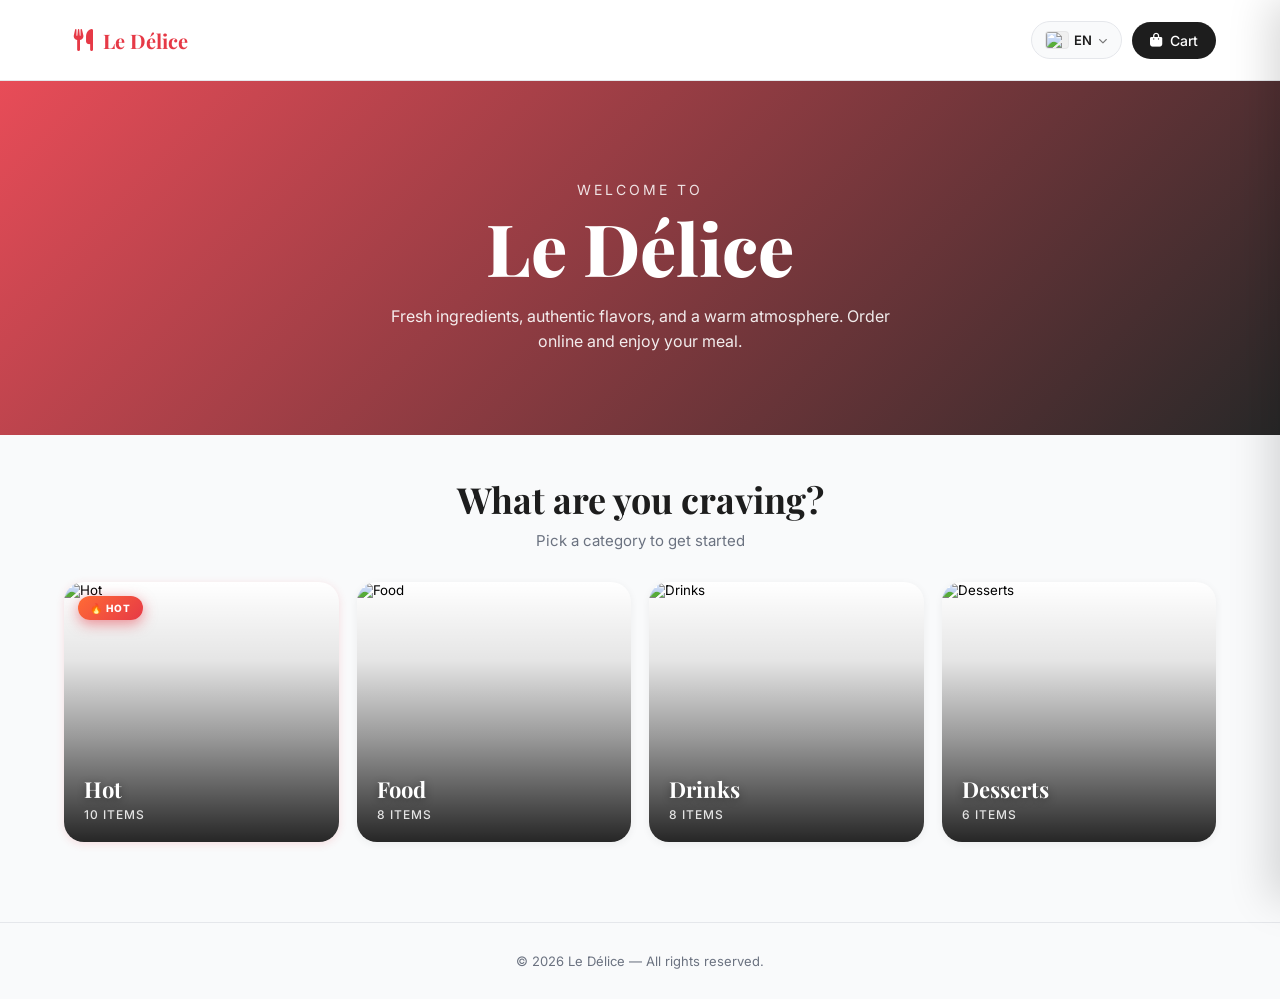
==== commit c32c5875: "Update index.html" ====
--- a/examples_projects/restaurant/index.html
+++ b/examples_projects/restaurant/index.html
@@ -21,6 +21,12 @@
     <!-- ===== HEADER ===== -->
     <header class="header">
         <div class="header-inner">
+
+            <!-- Navbar Back Button (hidden by default, appears on scroll) -->
+            <button class="nav-back-btn" id="navBackBtn" aria-label="Back">
+                <i class="fa-solid fa-arrow-left"></i>Back
+            </button>
+
             <div class="logo">
                 <i class="fa-solid fa-utensils"></i>
                 <span data-i18n="brand">Le Délice</span>
@@ -30,7 +36,9 @@
                 <!-- Language Switcher -->
                 <div class="lang-switcher" id="langSwitcher">
                     <button class="lang-btn" id="langBtn" aria-label="Change language">
-                        <i class="fa-solid fa-globe"></i>
+                        <span class="lang-flag" id="currentLangFlag">
+                            <img src="https://flagcdn.com/w40/gb.png" alt="English" loading="lazy">
+                        </span>
                         <span id="currentLangLabel">EN</span>
                         <i class="fa-solid fa-chevron-down lang-arrow"></i>
                     </button>
@@ -38,20 +46,20 @@
                     <div class="lang-menu" id="langMenu">
                         <button class="lang-option" data-lang="en">
                             <span class="lang-flag">
-    <img src="https://flagcdn.com/w40/gb.png" alt="English" loading="lazy">
-</span>
+                                <img src="https://flagcdn.com/w40/gb.png" alt="English" loading="lazy">
+                            </span>
                             <span>English</span>
                         </button>
                         <button class="lang-option" data-lang="fr">
                             <span class="lang-flag">
-    <img src="https://flagcdn.com/w40/fr.png" alt="Français" loading="lazy">
-</span>
+                                <img src="https://flagcdn.com/w40/fr.png" alt="Français" loading="lazy">
+                            </span>
                             <span>Français</span>
                         </button>
                         <button class="lang-option" data-lang="es">
                             <span class="lang-flag">
-    <img src="https://flagcdn.com/w40/es.png" alt="Español" loading="lazy">
-</span>
+                                <img src="https://flagcdn.com/w40/es.png" alt="Español" loading="lazy">
+                            </span>
                             <span>Español</span>
                         </button>
                     </div>
--- a/examples_projects/restaurant/style.css
+++ b/examples_projects/restaurant/style.css
@@ -20,6 +20,7 @@
     --border: #e5e7eb;
     --success: #10b981;
     --radius: 14px;
+    --header-height: 72px;
 }
 
 body {
@@ -54,6 +55,7 @@
     display: flex;
     align-items: center;
     justify-content: space-between;
+    gap: 10px;
 }
 
 .logo {
@@ -64,6 +66,7 @@
     font-weight: 700;
     color: var(--primary);
     font-family: "Playfair Display", serif;
+    flex-shrink: 0;
 }
 
 .logo i {
@@ -74,8 +77,72 @@
     display: flex;
     align-items: center;
     gap: 10px;
-}
-
+    margin-left: auto;
+}
+
+
+/* ========================================
+   NAVBAR BACK BUTTON
+======================================== */
+.nav-back-btn {
+    display: inline-flex;
+    align-items: center;
+    justify-content: center;
+    width: 60px;
+    height: 48px;
+    background: var(--light);
+    border: 1px solid var(--border);
+    border-radius: 50%;
+    color: var(--dark);
+    font-size: 14px;
+    cursor: pointer;
+    transition: all 0.25s ease;
+    font-family: inherit;
+    flex-shrink: 0;
+
+    /* Hidden by default */
+    opacity: 0;
+    visibility: hidden;
+    transform: translateX(-10px);
+    width: 0;
+    margin-right: 0;
+    padding: 0;
+    border-width: 0;
+    overflow: hidden;
+}
+
+
+.nav-back-btn .fa-arrow-left{
+    margin-right: 4px;
+}
+
+.nav-back-btn.visible {
+    opacity: 1;
+    visibility: visible;
+    transform: translateX(0);
+    width: 60px;
+    margin-right: 13px;
+    border-width: 1px;
+}
+
+.nav-back-btn:hover {
+    background: var(--dark);
+    color: #fff;
+    border-color: var(--dark);
+}
+
+.nav-back-btn:active {
+    transform: scale(0.92);
+}
+
+.nav-back-btn i {
+    font-size: 13px;
+}
+
+
+/* ========================================
+   CART BUTTON
+======================================== */
 .cart-btn {
     position: relative;
     display: flex;
@@ -91,6 +158,7 @@
     cursor: pointer;
     transition: transform 0.2s ease, background 0.2s ease;
     font-family: inherit;
+    flex-shrink: 0;
 }
 
 .cart-btn:hover {
@@ -139,10 +207,6 @@
 .lang-btn:hover {
     border-color: var(--primary);
     color: var(--primary);
-}
-
-.lang-btn i.fa-globe {
-    font-size: 13px;
 }
 
 .lang-arrow {
@@ -206,8 +270,28 @@
     font-weight: 600;
 }
 
+
+/* ========================================
+   FLAG STYLING (both in button + menu)
+======================================== */
 .lang-flag {
-    font-size: 16px;
+    display: inline-flex;
+    align-items: center;
+    justify-content: center;
+    width: 22px;
+    height: 16px;
+    border-radius: 3px;
+    overflow: hidden;
+    box-shadow: 0 0 0 1px rgba(0, 0, 0, 0.08);
+    flex-shrink: 0;
+    background: #f0f0f0;
+}
+
+.lang-flag img {
+    width: 100%;
+    height: 100%;
+    object-fit: cover;
+    display: block;
 }
 
 
@@ -1184,10 +1268,15 @@
     }
 
     .header-inner {
-        padding: 14px 18px;
+        padding: 14px 16px;
+        gap: 6px;
     }
 
     .logo {
+        font-size: 16px;
+    }
+
+    .logo i {
         font-size: 18px;
     }
 
@@ -1196,16 +1285,38 @@
     }
 
     .lang-btn {
-        padding: 8px 10px;
-        font-size: 12px;
+        padding: 6px 8px;
+        font-size: 11px;
+        gap: 4px;
     }
 
     .lang-btn #currentLangLabel {
-        display: none;
+        display: inline;
+        font-size: 10px;
+    }
+
+    .lang-flag {
+        width: 18px;
+        height: 13px;
     }
 
     .lang-arrow {
         display: none;
+    }
+
+    .nav-back-btn {
+        width: 60px;
+        height: 48px;
+        font-size: 12px;
+    }
+
+    .nav-back-btn.visible {
+        width: 60px;
+        margin-right: 13px;
+    }
+
+    .cart-btn {
+        padding: 8px 12px;
     }
 
     .cart-btn span:not(.cart-count) {
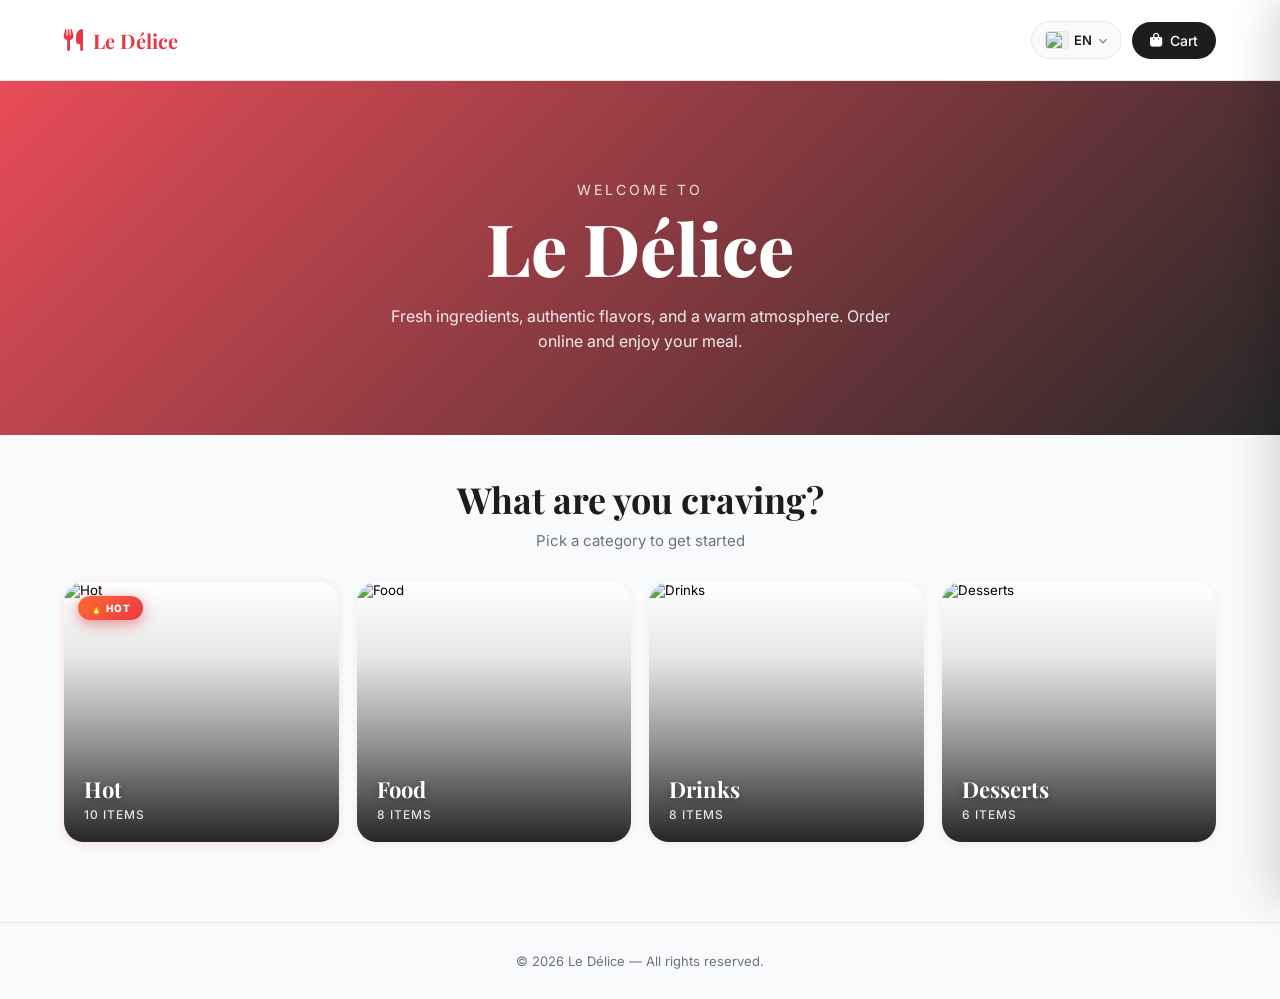
==== commit 13fb8eef: "Update index.html" ====
--- a/examples_projects/restaurant/index.html
+++ b/examples_projects/restaurant/index.html
@@ -22,16 +22,19 @@
     <header class="header">
         <div class="header-inner">
 
-            <!-- Navbar Back Button (hidden by default, appears on scroll) -->
-            <button class="nav-back-btn" id="navBackBtn" aria-label="Back">
-                <i class="fa-solid fa-arrow-left"></i>Back
-            </button>
-
+            <!-- Logo (always first, at the far left) -->
             <div class="logo">
                 <i class="fa-solid fa-utensils"></i>
                 <span data-i18n="brand">Le Délice</span>
             </div>
 
+            <!-- Navbar Back Button (appears right after logo on scroll) -->
+            <button class="nav-back-btn" id="navBackBtn" aria-label="Back">
+                <i class="fa-solid fa-arrow-left"></i>
+                <span class="nav-back-text" data-i18n="back">Back</span>
+            </button>
+
+            <!-- Header actions (always at the far right) -->
             <div class="header-actions">
                 <!-- Language Switcher -->
                 <div class="lang-switcher" id="langSwitcher">
